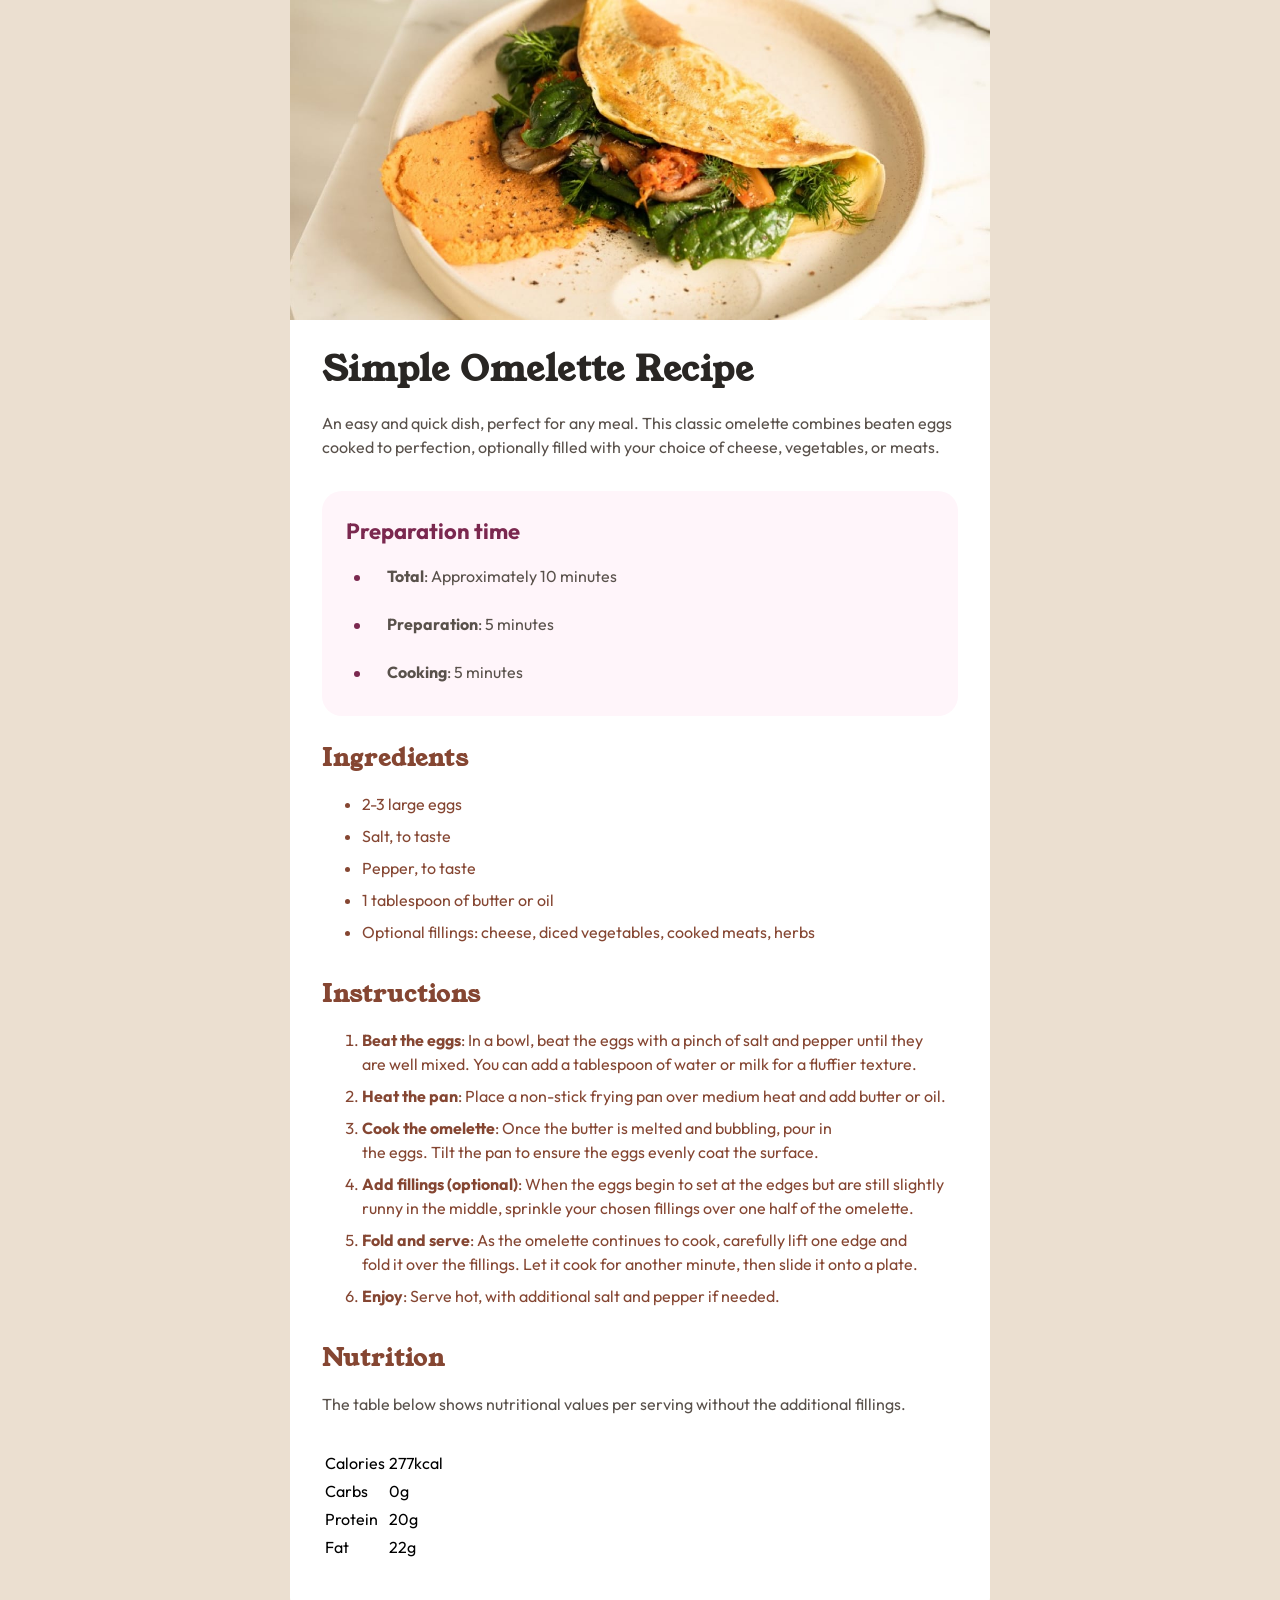
==== recipe-page-main/index.html @ 3eb6ba23 "Add files via upload" ====
<!doctype html>
<html lang="en">
  <head>
    <meta charset="UTF-8" />
    <meta name="viewport" content="width=device-width, initial-scale=1.0" />
    <link rel="preconnect" href="https://fonts.googleapis.com" />
    <link rel="preconnect" href="https://fonts.gstatic.com" crossorigin />
    <link
      href="https://fonts.googleapis.com/css2?family=Outfit:wght@400;600;700&family=Young+Serif&display=swap"
      rel="stylesheet"
    />
    <link rel="stylesheet" href="styles.css" />
    <link rel="stylesheet" href="style.css" />
    <title>Simple Omelette Recipe</title>
  </head>
  <body>
    <main class="card-parent">
      <article>
        <img
          src="assets/images/image-omelette.jpeg"
          alt="A folded omelette filled with greens on a white plate"
        />
        <div class="mobile-pad">
          <h1>Simple Omelette Recipe</h1>
          <p>
            An easy and quick dish, perfect for any meal. This classic omelette
            combines beaten eggs cooked to perfection, optionally filled with
            your choice of cheese, vegetables, or meats.
          </p>

          <section class="prep-time">
            <h2>Preparation time</h2>
            <ul>
              <li>
                <span class="bullet-space"
                  ><strong>Total</strong>: Approximately 10 minutes</span
                >
              </li>
              <li>
                <span class="bullet-space"
                  ><strong>Preparation</strong>: 5 minutes</span
                >
              </li>
              <li>
                <span class="bullet-space"
                  ><strong>Cooking</strong>: 5 minutes</span
                >
              </li>
            </ul>
          </section>

          <section>
            <h2>Ingredients</h2>
            <ul>
              <li>2-3 large eggs</li>
              <li>Salt, to taste</li>
              <li>Pepper, to taste</li>
              <li>1 tablespoon of butter or oil</li>
              <li>
                Optional fillings: cheese, diced vegetables, cooked meats, herbs
              </li>
            </ul>
          </section>

          <section>
            <h2>Instructions</h2>
            <ol>
              <li>
                <strong>Beat the eggs</strong>: In a bowl, beat the eggs with a
                pinch of salt and pepper until they are well mixed. You can add
                a tablespoon of water or milk for a fluffier texture.
              </li>
              <li>
                <strong>Heat the pan</strong>: Place a non-stick frying pan over
                medium heat and add butter or oil.
              </li>
              <li>
                <strong>Cook the omelette</strong>: Once the butter is melted
                and bubbling, pour in the eggs. Tilt the pan to ensure the eggs
                evenly coat the surface.
              </li>
              <li>
                <strong>Add fillings (optional)</strong>: When the eggs begin to
                set at the edges but are still slightly runny in the middle,
                sprinkle your chosen fillings over one half of the omelette.
              </li>
              <li>
                <strong>Fold and serve</strong>: As the omelette continues to
                cook, carefully lift one edge and fold it over the fillings. Let
                it cook for another minute, then slide it onto a plate.
              </li>
              <li>
                <strong>Enjoy</strong>: Serve hot, with additional salt and
                pepper if needed.
              </li>
            </ol>
          </section>

          <section>
            <h2>Nutrition</h2>
            <p>
              The table below shows nutritional values per serving without the
              additional fillings.
            </p>
            <table>
              <tbody>
                <tr>
                  <td>Calories</td>
                  <td>277kcal</td>
                </tr>
                <tr>
                  <td>Carbs</td>
                  <td>0g</td>
                </tr>
                <tr>
                  <td>Protein</td>
                  <td>20g</td>
                </tr>
                <tr>
                  <td>Fat</td>
                  <td>22g</td>
                </tr>
              </tbody>
            </table>
          </section>
        </div>
      </article>
    </main>
  </body>
</html>
---- recipe-page-main/style.css ----
/* 1. Use a more-intuitive box-sizing model */
*,
*::before,
*::after {
  box-sizing: border-box;
}

/* 2. Remove default margin */
*:not(dialog) {
  margin: 0;
}

/* 3. Enable keyword animations */
@media (prefers-reduced-motion: no-preference) {
  html {
    interpolate-size: allow-keywords;
  }
}

body {
  /* 4. Increase line-height */
  line-height: 1.5;
  /* 5. Improve text rendering */
  -webkit-font-smoothing: antialiased;
}

/* 6. Improve media defaults */
img,
picture,
video,
canvas,
svg {
  display: block;
  max-width: 100%;
}

/* 7. Inherit fonts for form controls */
input,
button,
textarea,
select {
  font: inherit;
}

/* 8. Avoid text overflows */
p,
h1,
h2,
h3,
h4,
h5,
h6 {
  overflow-wrap: break-word;
}

/* 9. Improve line wrapping */
p {
  text-wrap: pretty;
}
h1,
h2,
h3,
h4,
h5,
h6 {
  text-wrap: balance;
}

/*
  10. Create a root stacking context
*/
#root,
#__next {
  isolation: isolate;
}

:root {
  /* Colors */
  --color-white: oklch(100% 0 0);
  --color-stone-100: oklch(91% 0.024 74);
  --color-stone-150: oklch(88% 0.012 74);
  --color-stone-600: oklch(44% 0.014 60);
  --color-stone-900: oklch(27% 0.007 55);
  --color-brown-800: hsl(14, 45%, 36%);
  --color-rose-800: hsl(332, 51%, 32%);
  --color-rose-50: hsl(330, 100%, 98%);

  /* Typography */
  --font-serif: "Young Serif", serif;
  --font-sans: "Outfit", sans-serif;
  --font-size-body: 16px;
  --font-weight-regular: 400;
  --font-weight-semibold: 600;
  --font-weight-bold: 700;
}

body {
  background-color: var(--color-stone-100);
  display: flex;
  align-items: center;
  justify-content: center;
  font-family: var(--font-sans);
  line-height: 1.5;
  font-size: 16px;
  text-wrap: balance;
}
section {
  margin-bottom: 1.5rem !important;
}
h1,
h2,
h3,
h4,
h5,
h6 {
  font-family: var(--font-serif);
  font-weight: 600;
  letter-spacing: 1px;
  padding: 0 0 1rem 0;
}
h2,
h3,
h4,
h5,
h6 {
  color: var(--color-brown-800);
}
h1 {
  font-size: 2.2rem;
  text-wrap-style: stable;
  line-height: 1;
  padding: 0 0 1.5rem 0;
  color: var(--color-stone-900);
}
p {
  padding: 0 0 2rem 0;
  color: var(--color-stone-600);
  font-weight: 400;
  text-wrap-style: stable;
}
.card-parent {
  max-width: 700px;
  min-width: none;
  background-color: var(--color-white);
  border-radius: 20px;
}

.mobile-pad {
  padding: 2rem;
}
li {
  color: var(--color-brown-800);
  text-wrap-style: stable;
  padding-bottom: 0.5rem;
}
.prep-time {
  background-color: var(--color-rose-50);
  padding: 1.5rem;
  border-radius: 20px;
  display: grid;

  justify-content: start;
  & h2 {
    font-size: 22px;
    letter-spacing: 0px;
    font-weight: 700;
    font-family: var(--font-sans);
    color: var(--color-rose-800);
  }
  & ul {
    display: flex;
    flex-direction: column;
    gap: 1rem;
    padding-right: 1rem;
    padding-inline-start: 1.7rem;

    & li {
      list-style-position: inside;
      display: flex;
      align-items: flex-start;
      color: var(--color-rose-800);

      & .bullet-space {
        color: var(--color-stone-600);
      }
    }
    & li:before {
      content: "";
      position: relative;
      transform: translateY(-50%);
      top: 25%;
      border-radius: 50%;
      margin-top: 0.5rem;
      margin-right: 0.5rem;
      left: -1.2rem;
      width: 6px;
      height: 6px;
      background: var(--color-rose-800);
    }
  }
}
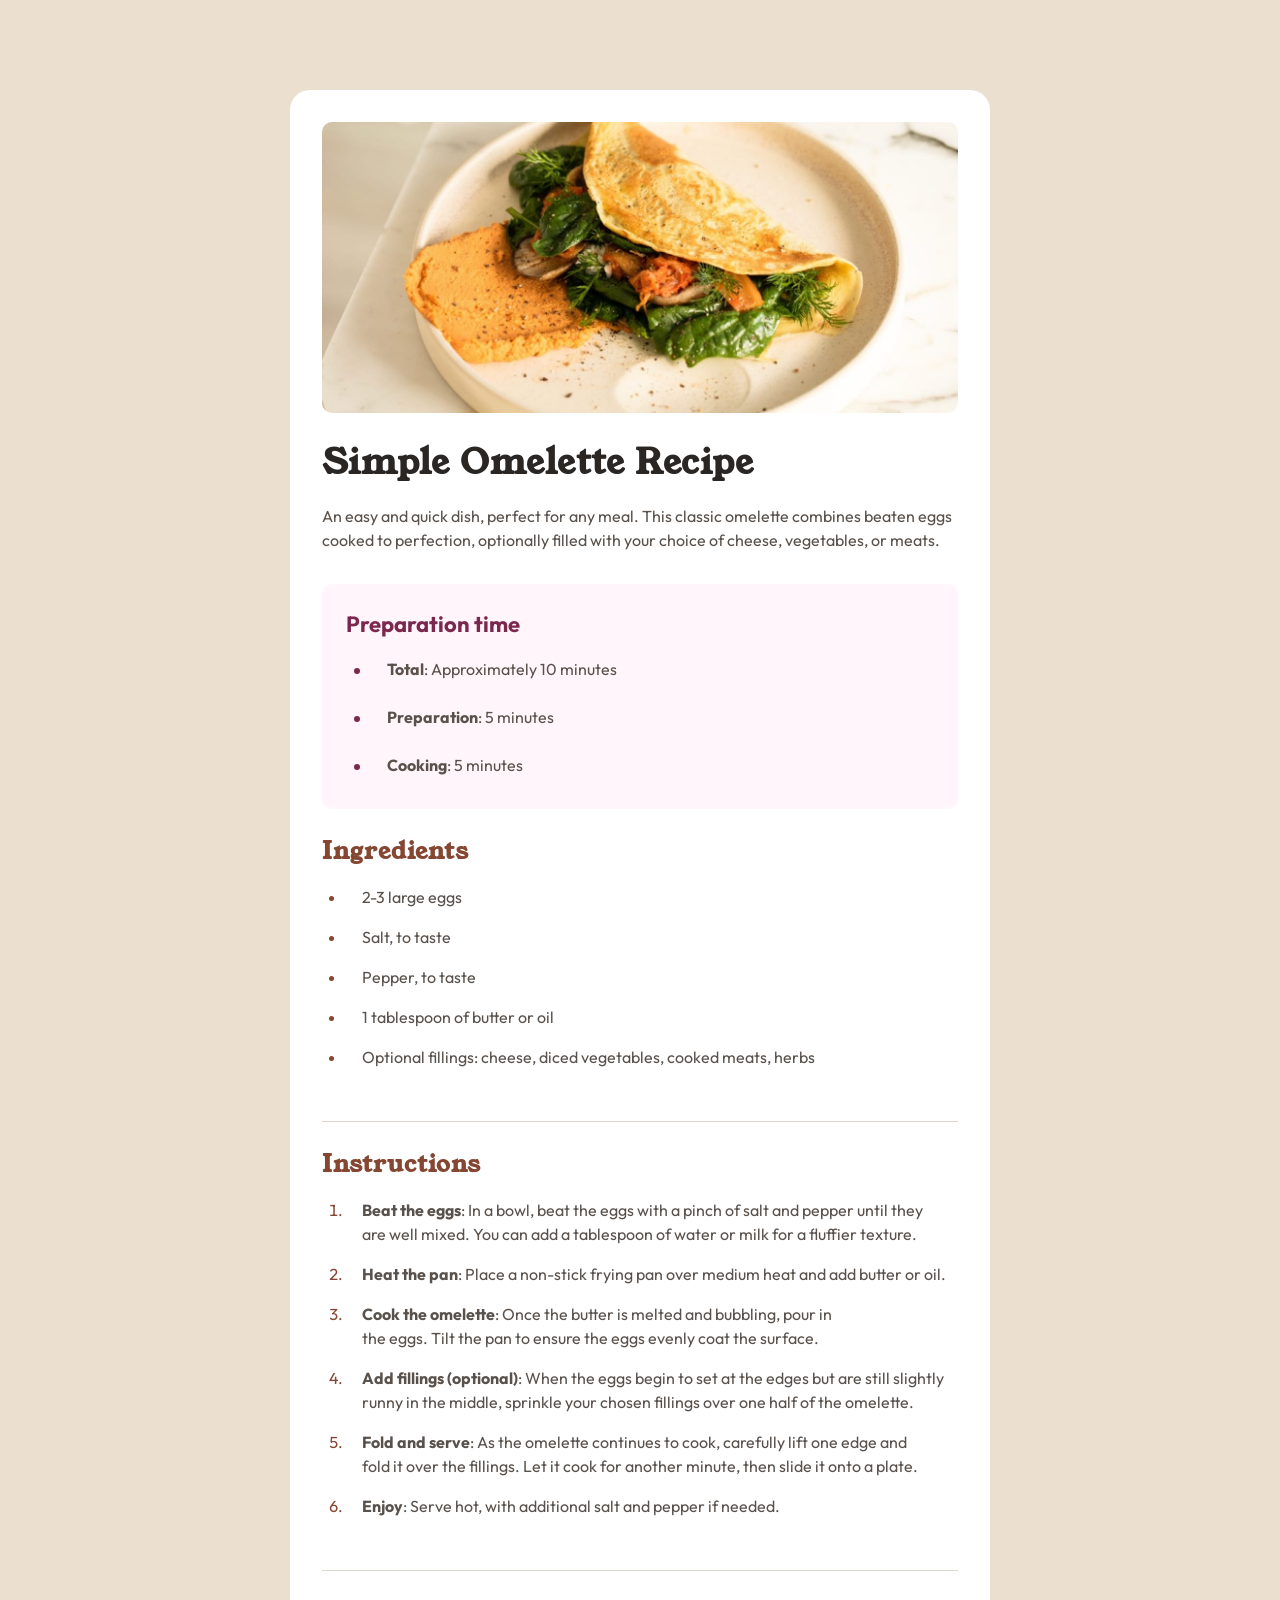
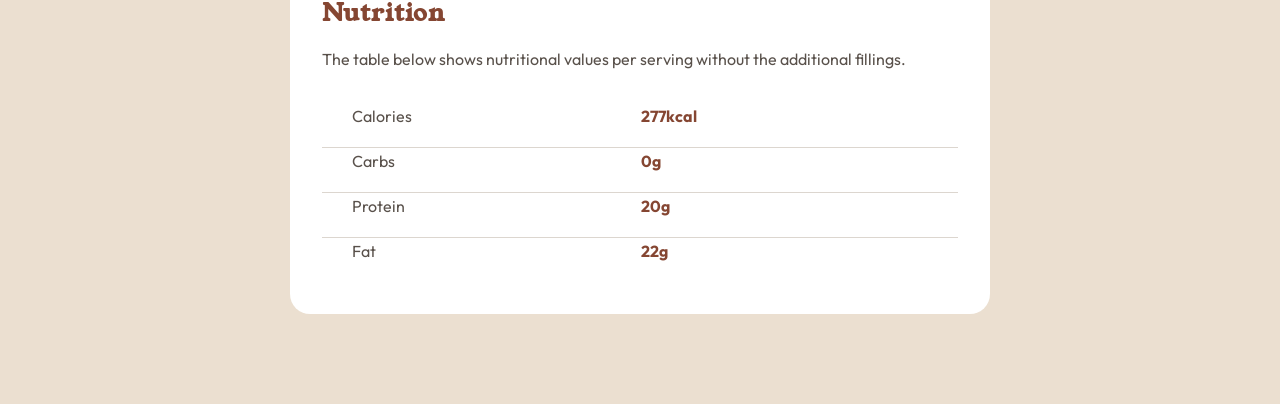
==== commit 5023d294: "finished design" ====
--- a/recipe-page-main/index.html
+++ b/recipe-page-main/index.html
@@ -16,10 +16,13 @@
   <body>
     <main class="card-parent">
       <article>
-        <img
-          src="assets/images/image-omelette.jpeg"
-          alt="A folded omelette filled with greens on a white plate"
-        />
+        <div class="img-main">
+          <img
+            src="assets/images/image-omelette.jpeg"
+            alt="A folded omelette filled with greens on a white plate"
+          />
+        </div>
+
         <div class="mobile-pad">
           <h1>Simple Omelette Recipe</h1>
           <p>
@@ -49,54 +52,74 @@
             </ul>
           </section>
 
-          <section>
+          <section class="bottom-border">
             <h2>Ingredients</h2>
             <ul>
-              <li>2-3 large eggs</li>
-              <li>Salt, to taste</li>
-              <li>Pepper, to taste</li>
-              <li>1 tablespoon of butter or oil</li>
+              <li><span class="list-content">2-3 large eggs</span></li>
+              <li><span class="list-content">Salt, to taste</span></li>
+              <li><span class="list-content">Pepper, to taste</span></li>
               <li>
-                Optional fillings: cheese, diced vegetables, cooked meats, herbs
+                <span class="list-content">1 tablespoon of butter or oil</span>
+              </li>
+              <li>
+                <span class="list-content"
+                  >Optional fillings: cheese, diced vegetables, cooked meats,
+                  herbs</span
+                >
               </li>
             </ul>
           </section>
 
-          <section>
+          <section class="bottom-border">
             <h2>Instructions</h2>
             <ol>
               <li>
-                <strong>Beat the eggs</strong>: In a bowl, beat the eggs with a
-                pinch of salt and pepper until they are well mixed. You can add
-                a tablespoon of water or milk for a fluffier texture.
+                <span class="list-content"
+                  ><strong>Beat the eggs</strong>: In a bowl, beat the eggs with
+                  a pinch of salt and pepper until they are well mixed. You can
+                  add a tablespoon of water or milk for a fluffier
+                  texture.</span
+                >
               </li>
               <li>
-                <strong>Heat the pan</strong>: Place a non-stick frying pan over
-                medium heat and add butter or oil.
+                <span class="list-content"
+                  ><strong>Heat the pan</strong>: Place a non-stick frying pan
+                  over medium heat and add butter or oil.</span
+                >
               </li>
               <li>
-                <strong>Cook the omelette</strong>: Once the butter is melted
-                and bubbling, pour in the eggs. Tilt the pan to ensure the eggs
-                evenly coat the surface.
+                <span class="list-content"
+                  ><strong>Cook the omelette</strong>: Once the butter is melted
+                  and bubbling, pour in the eggs. Tilt the pan to ensure the
+                  eggs evenly coat the surface.</span
+                >
               </li>
               <li>
-                <strong>Add fillings (optional)</strong>: When the eggs begin to
-                set at the edges but are still slightly runny in the middle,
-                sprinkle your chosen fillings over one half of the omelette.
+                <span class="list-content"
+                  ><strong>Add fillings (optional)</strong>: When the eggs begin
+                  to set at the edges but are still slightly runny in the
+                  middle, sprinkle your chosen fillings over one half of the
+                  omelette.</span
+                >
               </li>
               <li>
-                <strong>Fold and serve</strong>: As the omelette continues to
-                cook, carefully lift one edge and fold it over the fillings. Let
-                it cook for another minute, then slide it onto a plate.
+                <span class="list-content"
+                  ><strong>Fold and serve</strong>: As the omelette continues to
+                  cook, carefully lift one edge and fold it over the fillings.
+                  Let it cook for another minute, then slide it onto a
+                  plate.</span
+                >
               </li>
               <li>
-                <strong>Enjoy</strong>: Serve hot, with additional salt and
-                pepper if needed.
+                <span class="list-content"
+                  ><strong>Enjoy</strong>: Serve hot, with additional salt and
+                  pepper if needed.</span
+                >
               </li>
             </ol>
           </section>
 
-          <section>
+          <section class="nutrition">
             <h2>Nutrition</h2>
             <p>
               The table below shows nutritional values per serving without the
@@ -106,19 +129,19 @@
               <tbody>
                 <tr>
                   <td>Calories</td>
-                  <td>277kcal</td>
+                  <td class="bold">277kcal</td>
                 </tr>
                 <tr>
                   <td>Carbs</td>
-                  <td>0g</td>
+                  <td class="bold">0g</td>
                 </tr>
                 <tr>
                   <td>Protein</td>
-                  <td>20g</td>
+                  <td class="bold">20g</td>
                 </tr>
                 <tr>
                   <td>Fat</td>
-                  <td>22g</td>
+                  <td class="bold">22g</td>
                 </tr>
               </tbody>
             </table>
--- a/recipe-page-main/style.css
+++ b/recipe-page-main/style.css
@@ -103,9 +103,25 @@
   line-height: 1.5;
   font-size: 16px;
   text-wrap: balance;
+  min-height: 100dvh;
+  min-width: 100dvw;
+}
+@media (min-width: 700px) {
+  body {
+    padding: 10dvh 0 10dvh 0;
+    & img {
+      border-radius: 10px;
+    }
+    & .img-main {
+      padding: 2rem 2rem 0 2rem;
+    }
+  }
 }
 section {
   margin-bottom: 1.5rem !important;
+}
+section:last-of-type {
+  margin: 0 !important;
 }
 h1,
 h2,
@@ -156,7 +172,7 @@
 .prep-time {
   background-color: var(--color-rose-50);
   padding: 1.5rem;
-  border-radius: 20px;
+  border-radius: 10px;
   display: grid;
 
   justify-content: start;
@@ -199,3 +215,45 @@
     }
   }
 }
+.list-content {
+  color: var(--color-stone-600);
+}
+
+.bottom-border {
+  border-bottom: 1px solid var(--color-stone-150);
+  padding-block-end: 4dvh;
+  & li {
+    margin-left: -1rem;
+    padding-left: 1rem;
+    padding-bottom: 1rem;
+  }
+}
+.nutrition {
+  & p {
+    text-wrap-style: stable;
+  }
+}
+table {
+  min-width: 100%;
+  border-collapse: collapse;
+}
+tr {
+  display: flex;
+  gap: 0px;
+  justify-content: flex-start;
+  padding-inline: 1.8rem;
+  border-bottom: 1px solid var(--color-stone-150);
+  padding-block-end: 2dvh;
+}
+tr:last-child {
+  border-bottom: none;
+}
+td {
+  color: var(--color-stone-600);
+
+  min-width: 50%;
+}
+.bold {
+  color: var(--color-brown-800);
+  font-weight: var(--font-weight-bold);
+}
